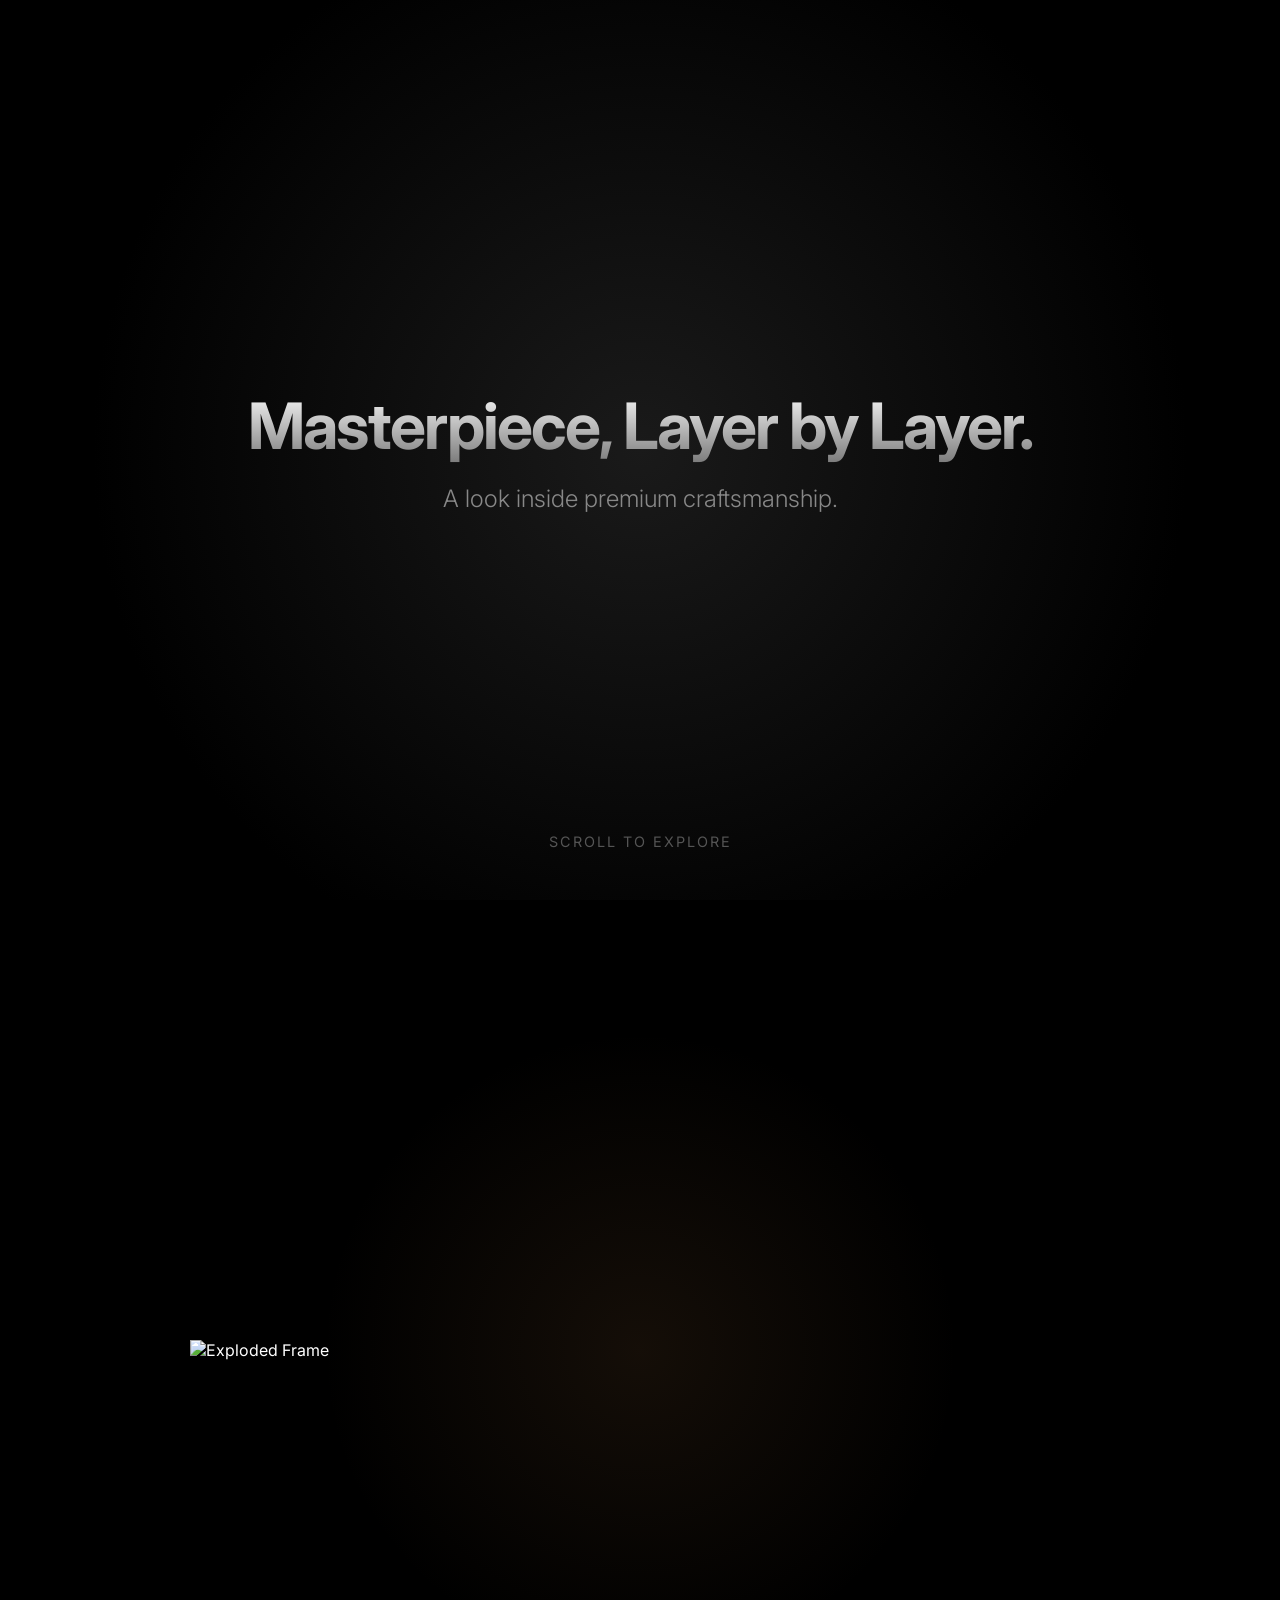
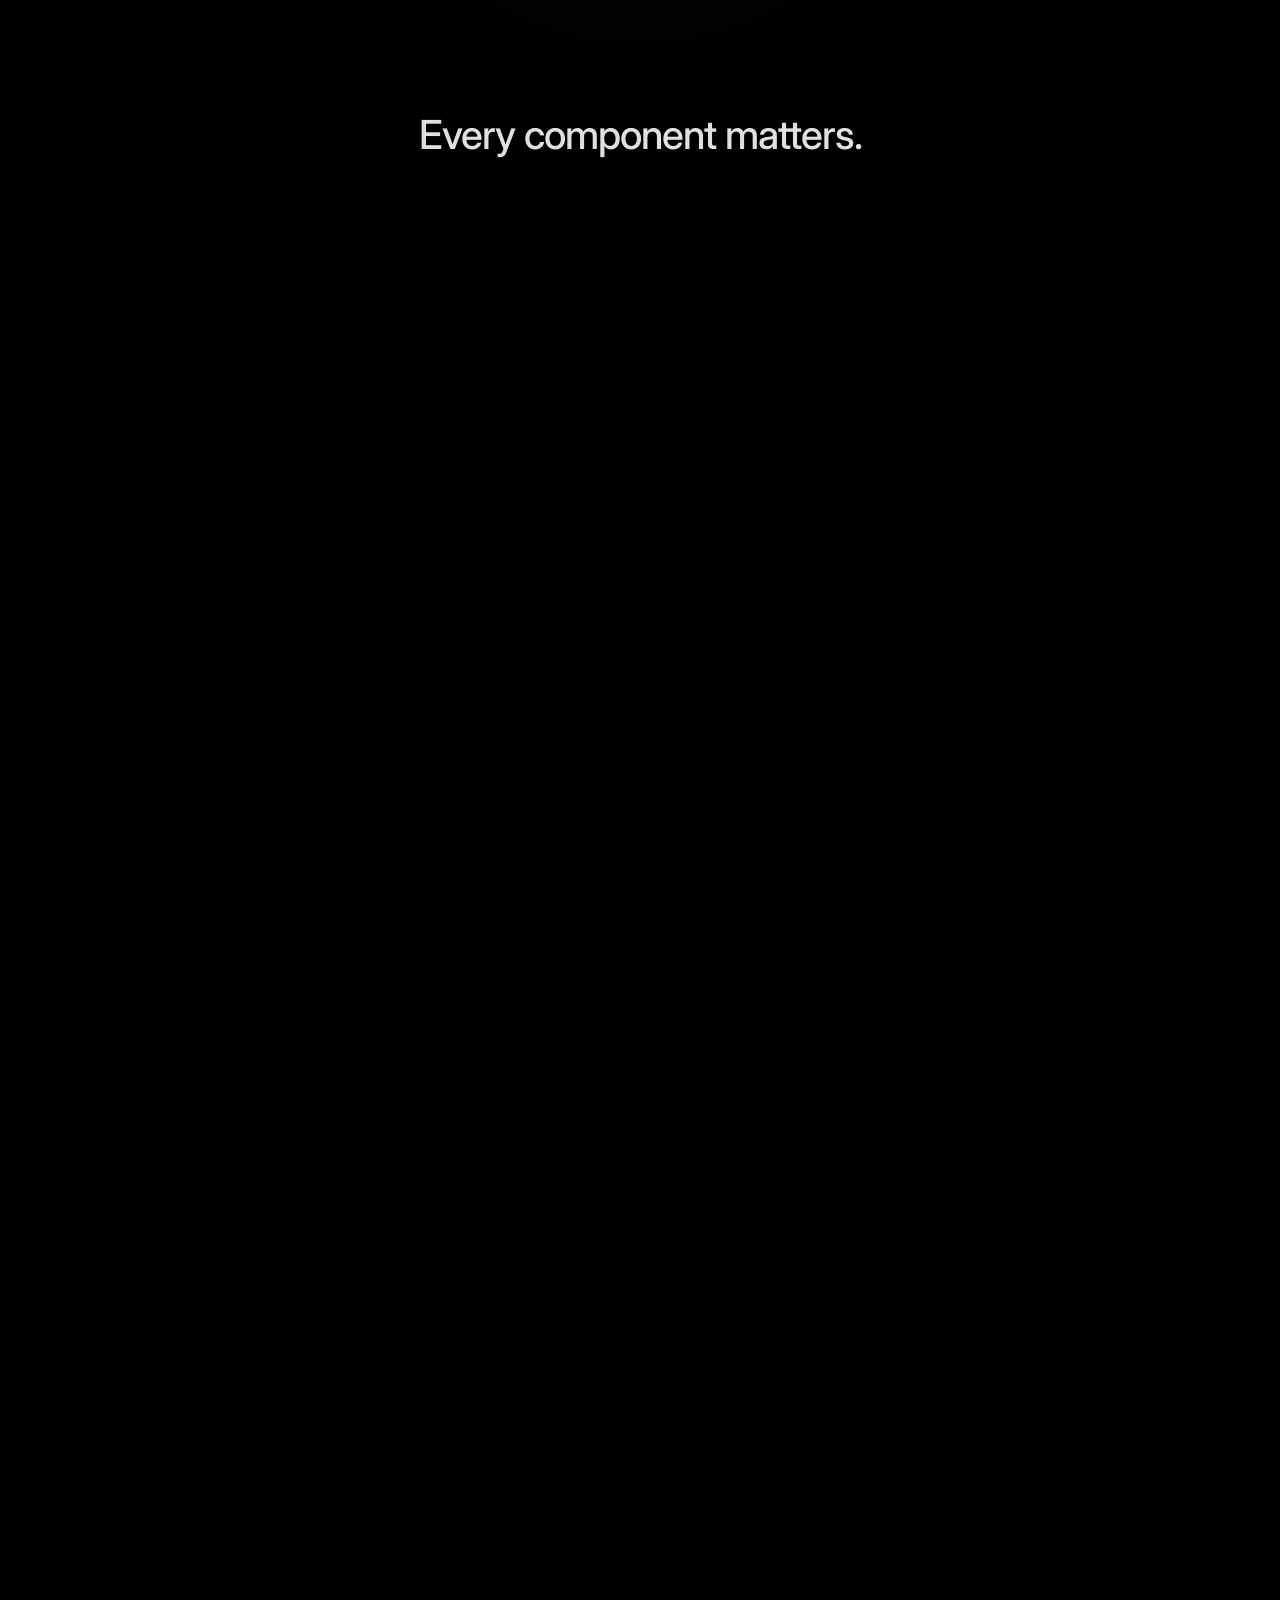
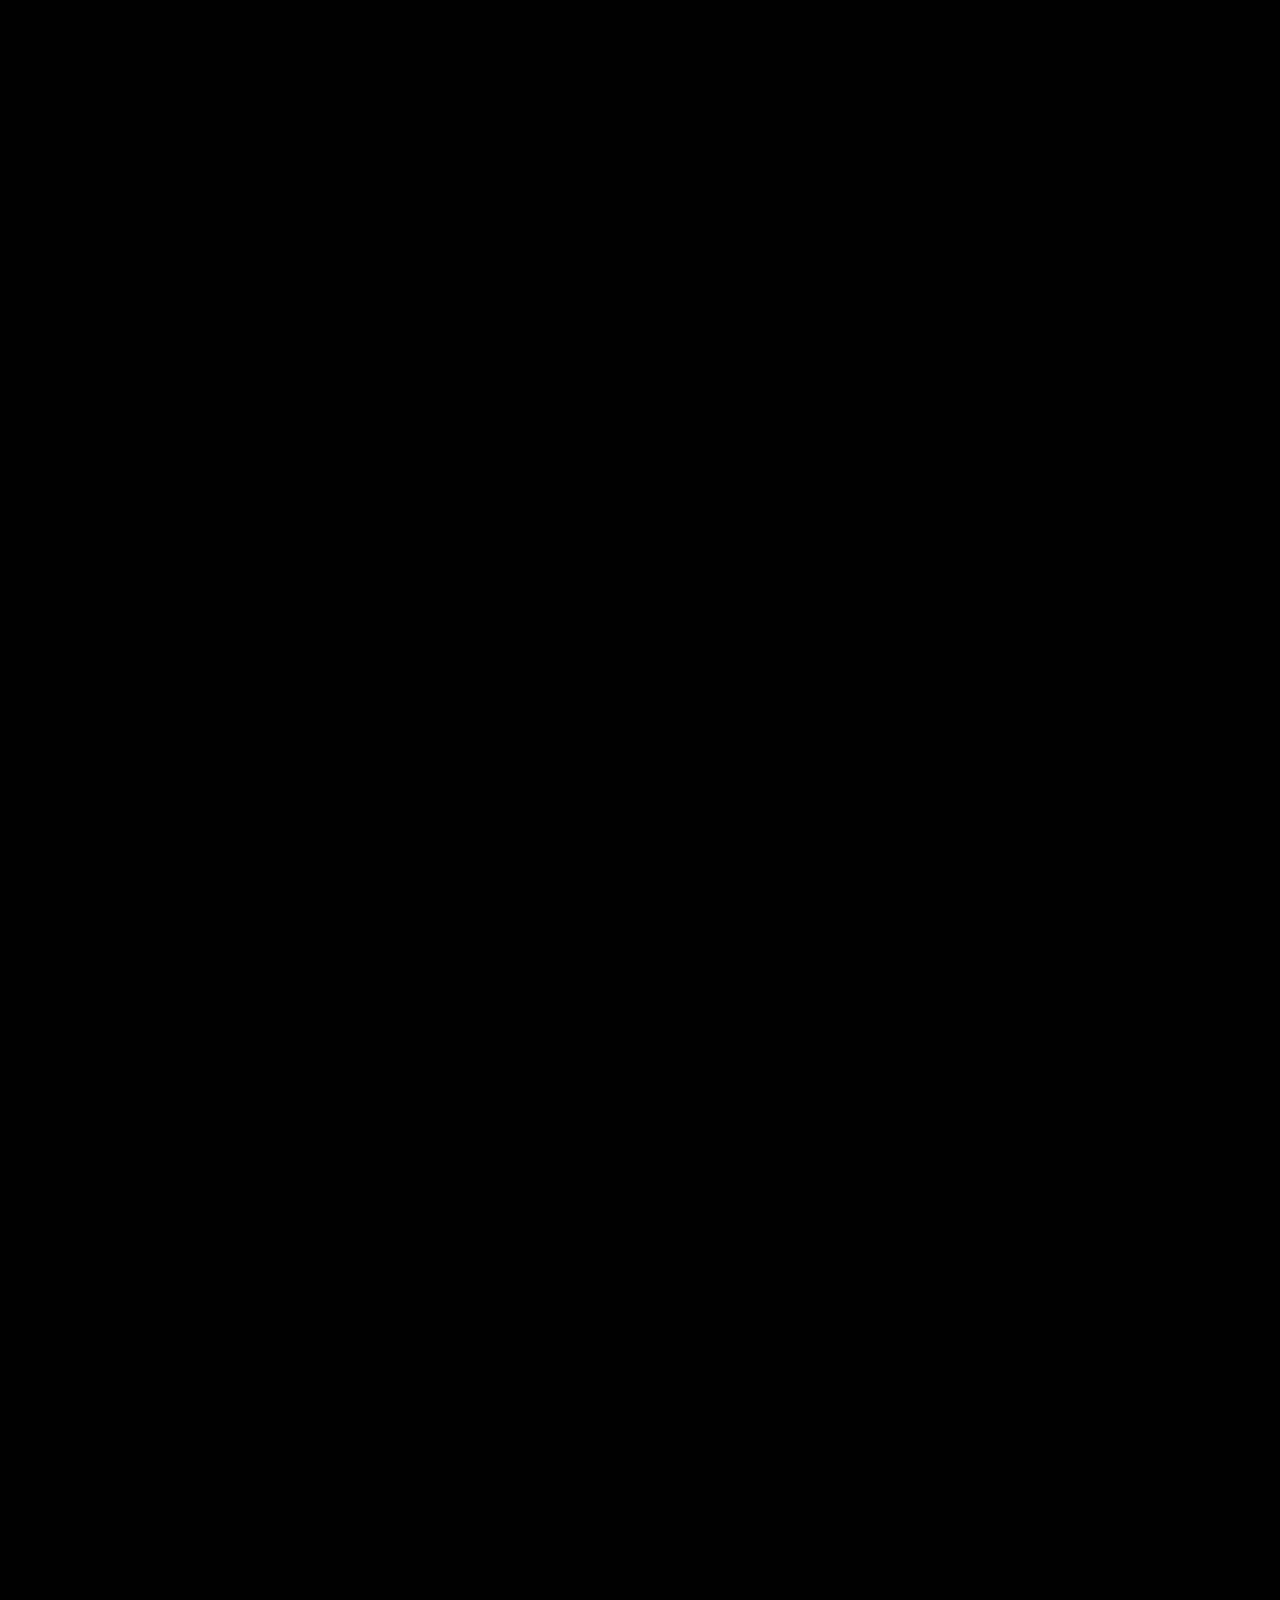
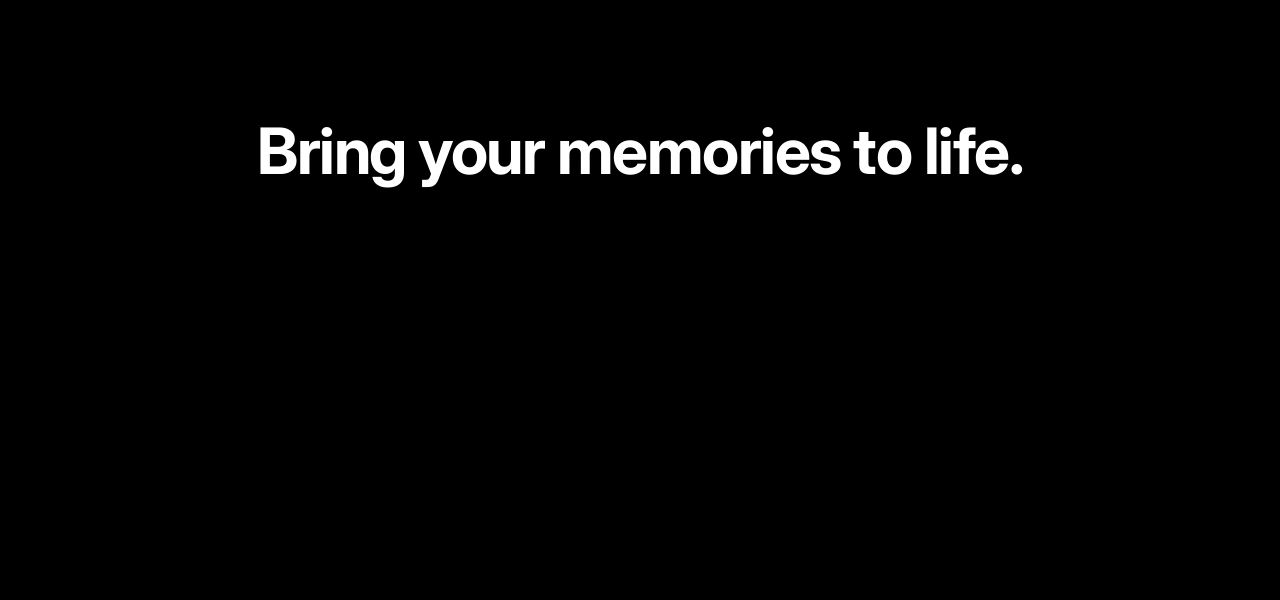
==== index.html @ bfde6bbd "name changed to index.html" ====
<!DOCTYPE html>
<html lang="en">
<head>
    <meta charset="UTF-8">
    <meta name="viewport" content="width=device-width, initial-scale=1.0">
    <title>Premium Frame Experience</title>
    <link href="https://fonts.googleapis.com/css2?family=Inter:wght@300;500;700&display=swap" rel="stylesheet">
    <style>
        /* Global Reset & Premium Aesthetic */
        * {
            box-sizing: border-box;
            margin: 0;
            padding: 0;
        }

        body {
            font-family: 'Inter', sans-serif;
            background-color: #000000;
            color: #ffffff;
            overflow-x: hidden;
            -webkit-font-smoothing: antialiased;
        }

        /* Hero Section */
        .hero {
            height: 100vh;
            display: flex;
            flex-direction: column;
            justify-content: center;
            align-items: center;
            text-align: center;
            background: radial-gradient(circle at center, #1a1a1a 0%, #000000 70%);
        }

        .hero h1 {
            font-size: 5vw;
            font-weight: 700;
            letter-spacing: -2px;
            background: linear-gradient(180deg, #ffffff 0%, #7a7a7a 100%);
            -webkit-background-clip: text;
            -webkit-text-fill-color: transparent;
            margin-bottom: 20px;
        }

        .hero p {
            font-size: 1.5rem;
            font-weight: 300;
            color: #888888;
        }

        .scroll-indicator {
            position: absolute;
            bottom: 50px;
            font-size: 0.9rem;
            color: #555;
            text-transform: uppercase;
            letter-spacing: 2px;
            animation: pulse 2s infinite;
        }

        @keyframes pulse {
            0%, 100% { opacity: 0.5; transform: translateY(0); }
            50% { opacity: 1; transform: translateY(10px); }
        }

        /* Scroll Animation Section */
        .scroll-section {
            height: 400vh; /* Creates the scrolling duration */
            position: relative;
        }

        .sticky-container {
            position: sticky;
            top: 0;
            height: 100vh;
            width: 100vw;
            display: flex;
            justify-content: center;
            align-items: center;
            overflow: hidden;
        }

        /* Ambient Glow Behind Images */
        .ambient-glow {
            position: absolute;
            width: 50vw;
            height: 50vw;
            background: radial-gradient(circle, rgba(139, 94, 52, 0.15) 0%, rgba(0,0,0,0) 70%);
            border-radius: 50%;
            z-index: 0;
            transition: opacity 0.5s ease;
        }

        /* Image Containers */
        .product-image {
            position: absolute;
            width: 100%;
            max-width: 900px;
            height: auto;
            max-height: 85vh;
            object-fit: contain;
            z-index: 2;
            will-change: transform, opacity;
        }

        #exploded-view {
            opacity: 1;
            transform: scale(1);
        }

        #assembled-view {
            opacity: 0;
            transform: scale(1.15);
        }

        /* Typography Overlay */
        .text-overlay {
            position: absolute;
            z-index: 3;
            text-align: center;
            bottom: 10%;
            width: 100%;
        }

        .text-overlay h2 {
            position: absolute;
            width: 100%;
            left: 50%;
            transform: translateX(-50%);
            font-size: 2.5rem;
            font-weight: 500;
            letter-spacing: -1px;
            color: #e0e0e0;
            margin: 0;
            will-change: opacity, transform;
        }

        #text-1 { opacity: 1; }
        #text-2 { opacity: 0; }

        /* Outro Section */
        .outro {
            height: 100vh;
            display: flex;
            justify-content: center;
            align-items: center;
            background-color: #000;
        }

        .outro h2 {
            font-size: 4rem;
            color: #fff;
            font-weight: 700;
            letter-spacing: -1.5px;
        }
    </style>
</head>
<body>

    <!-- Intro -->
    <section class="hero">
        <h1>Masterpiece, Layer by Layer.</h1>
        <p>A look inside premium craftsmanship.</p>
        <div class="scroll-indicator">Scroll to explore</div>
    </section>

    <!-- The 3D Scroll Animation -->
    <section class="scroll-section" id="animation-trigger">
        <div class="sticky-container">
            <div class="ambient-glow"></div>
            
            <!-- Exploded Frame (First Image) -->
            <img src="photoframe.png" alt="Exploded Frame" id="exploded-view" class="product-image">
            
            <!-- Assembled Frame (Second Image) -->
            <img src="photoframe-f.png" alt="Assembled Frame" id="assembled-view" class="product-image">

            <!-- Dynamic Text -->
            <div class="text-overlay">
                <h2 id="text-1">Every component matters.</h2>
                <h2 id="text-2">Flawlessly assembled.</h2>
            </div>
        </div>
    </section>

    <!-- Outro -->
    <section class="outro">
        <h2>Bring your memories to life.</h2>
    </section>

    <script>
        // Use requestAnimationFrame for incredibly smooth, hardware-accelerated rendering
        const scrollSection = document.getElementById('animation-trigger');
        const explodedView = document.getElementById('exploded-view');
        const assembledView = document.getElementById('assembled-view');
        const text1 = document.getElementById('text-1');
        const text2 = document.getElementById('text-2');

        function updateAnimation() {
            // Get the position of the scroll section relative to the viewport
            const rect = scrollSection.getBoundingClientRect();
            
            // Calculate total scrollable distance within the container
            const maxScroll = rect.height - window.innerHeight;
            
            // Calculate how far down the user has scrolled (0.0 to 1.0)
            let progress = 0;
            
            if (rect.top <= 0) {
                progress = Math.abs(rect.top) / maxScroll;
            }
            
            // Clamp progress between 0 and 1 to prevent visual bugs
            progress = Math.max(0, Math.min(1, progress));

            // -- Animation Logic -- //
            
            // Phase 1: 0% to 50% (Exploded view transitions out)
            if (progress <= 0.5) {
                // Normalize progress for this specific phase (0.0 to 1.0)
                let phaseProgress = progress / 0.5; 
                
                // Fade out exploded view
                explodedView.style.opacity = Math.max(0, 1 - (phaseProgress * 1.5));
                explodedView.style.transform = `scale(${1 - (phaseProgress * 0.15)}) translateY(${phaseProgress * 30}px)`;
                
                text1.style.opacity = Math.max(0, 1 - (phaseProgress * 2));
                text1.style.transform = `translateX(-50%) translateY(${phaseProgress * 20}px)`;

                // Ensure assembled view stays hidden
                assembledView.style.opacity = 0;
                text2.style.opacity = 0;
            } 
            // Phase 2: 50% to 100% (Assembled view transitions in)
            else {
                // Normalize progress for this specific phase (0.0 to 1.0)
                let phaseProgress = (progress - 0.5) / 0.5;

                // Ensure exploded view stays hidden
                explodedView.style.opacity = 0;
                text1.style.opacity = 0;

                // Fade in and scale down assembled view for a "snapping into place" 3D effect
                assembledView.style.opacity = phaseProgress;
                assembledView.style.transform = `scale(${1.15 - (phaseProgress * 0.15)}) translateY(${-20 + (phaseProgress * 20)}px)`;

                text2.style.opacity = phaseProgress;
                text2.style.transform = `translateX(-50%) translateY(${10 - (phaseProgress * 10)}px)`;
            }
        }

        // Attach event listener directly to window scrolling
        window.addEventListener('scroll', () => {
            window.requestAnimationFrame(updateAnimation);
        });

        // Run once on load in case the user refreshes halfway down the page
        updateAnimation();
    </script>
</body>
</html>
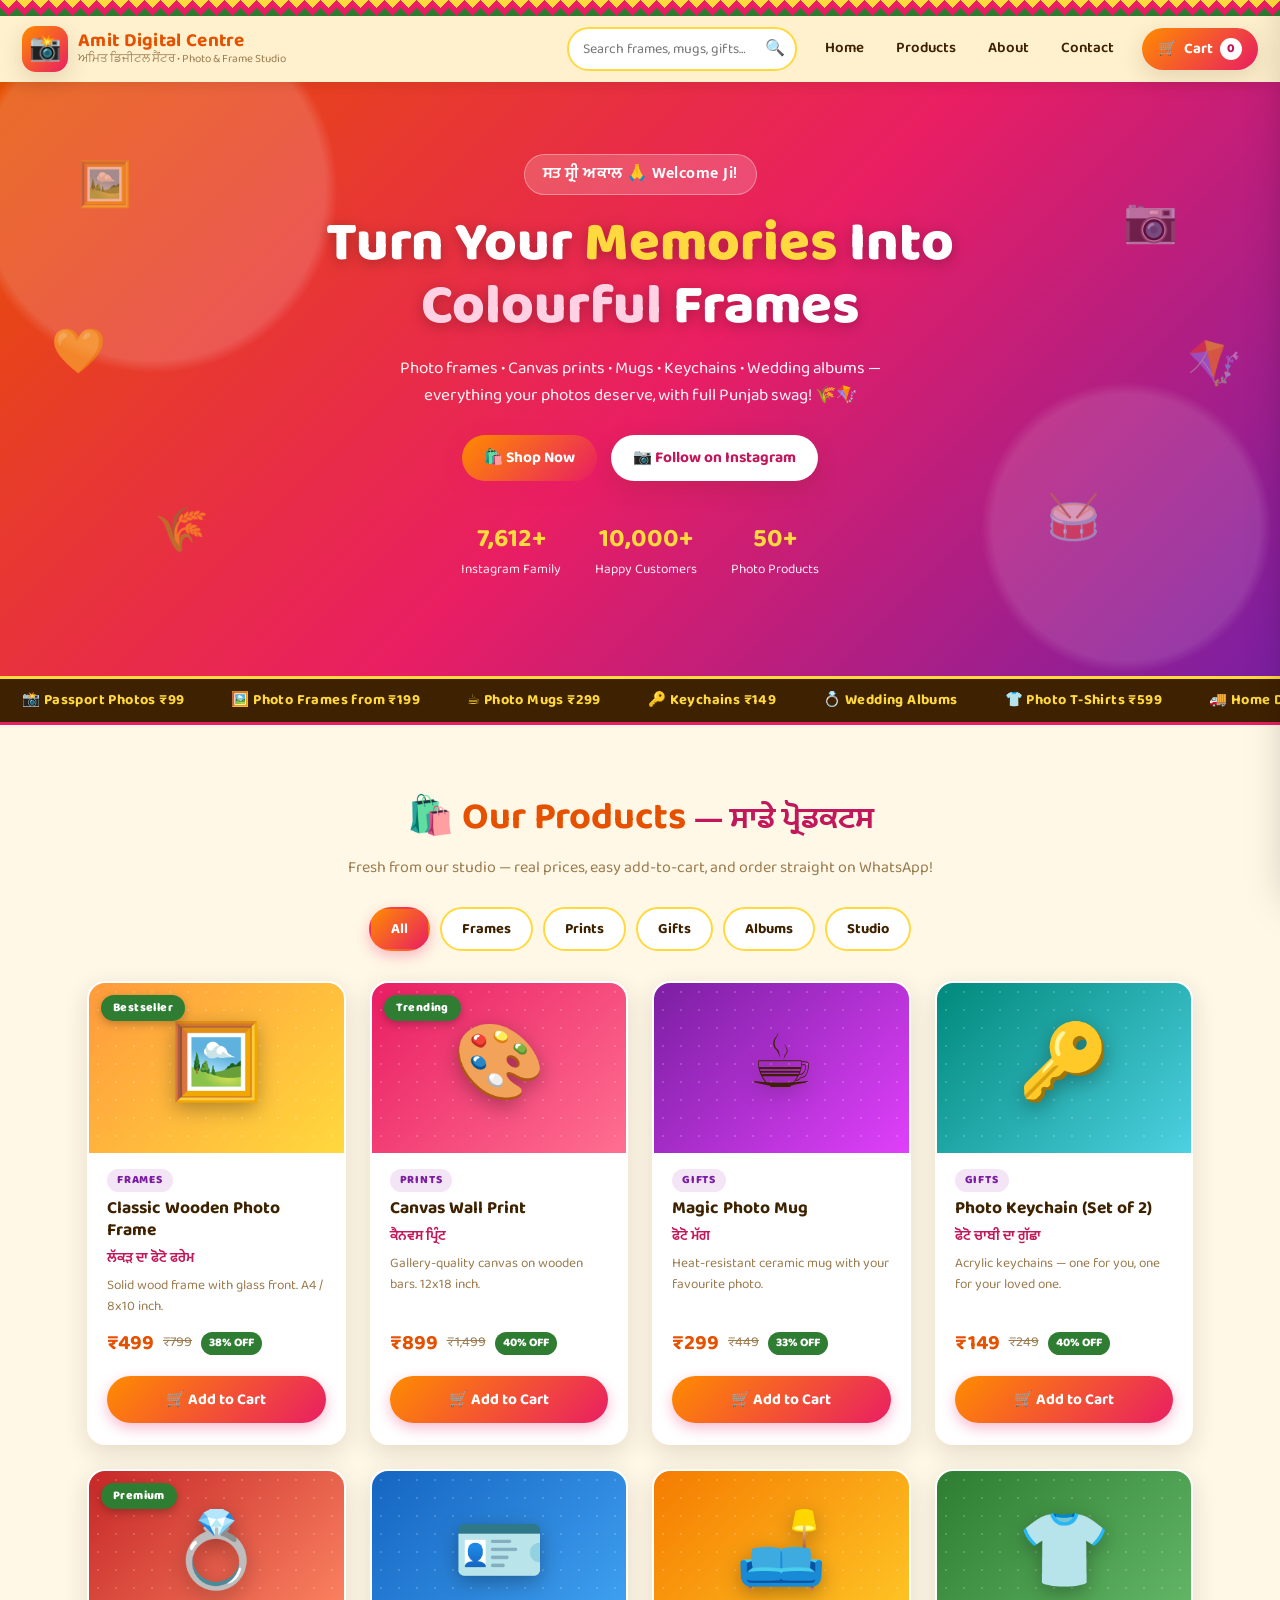
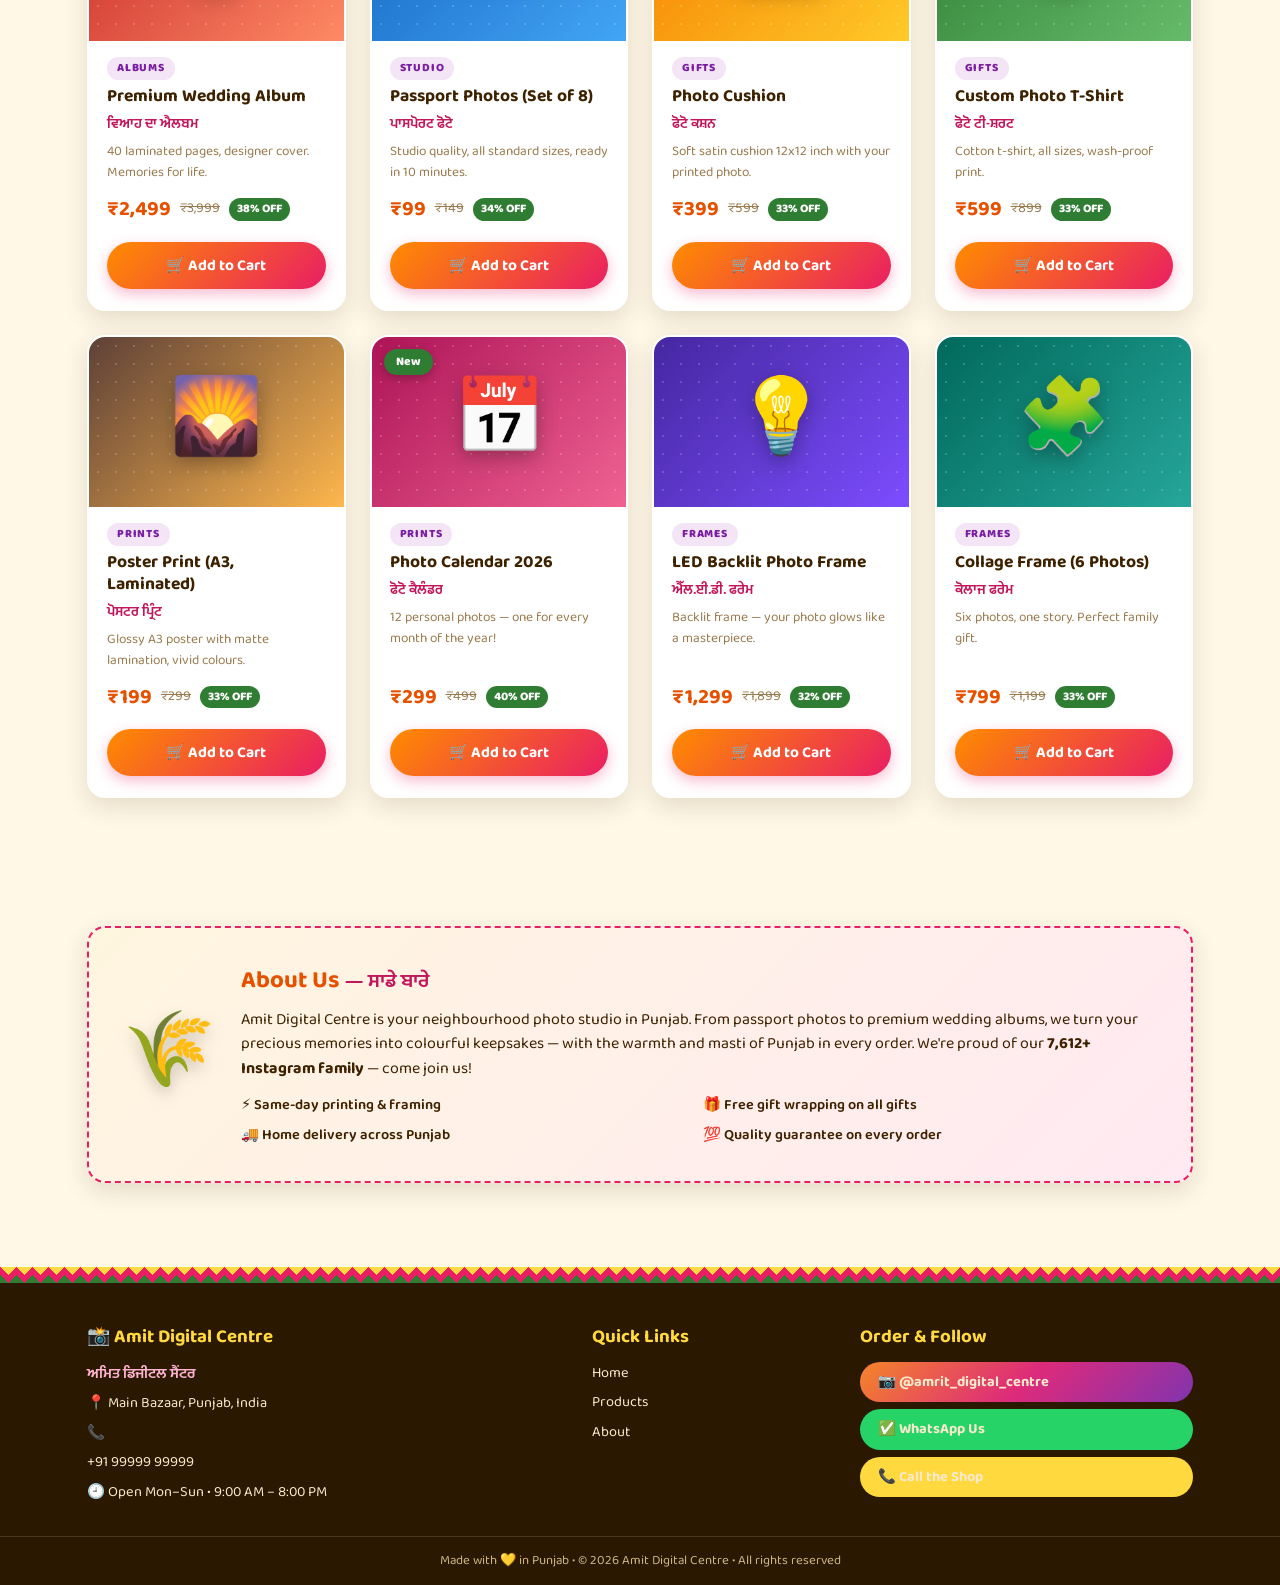
==== commit c553d897: "new files" ====
--- a/index.html
+++ b/index.html
@@ -1,261 +1,168 @@
-<!DOCTYPE html>
-<html lang="en">
-<head>
-    <meta charset="UTF-8">
-    <meta name="viewport" content="width=device-width, initial-scale=1.0">
-    <title>Premium Frame Experience</title>
-    <link href="https://fonts.googleapis.com/css2?family=Inter:wght@300;500;700&display=swap" rel="stylesheet">
-    <style>
-        /* Global Reset & Premium Aesthetic */
-        * {
-            box-sizing: border-box;
-            margin: 0;
-            padding: 0;
-        }
-
-        body {
-            font-family: 'Inter', sans-serif;
-            background-color: #000000;
-            color: #ffffff;
-            overflow-x: hidden;
-            -webkit-font-smoothing: antialiased;
-        }
-
-        /* Hero Section */
-        .hero {
-            height: 100vh;
-            display: flex;
-            flex-direction: column;
-            justify-content: center;
-            align-items: center;
-            text-align: center;
-            background: radial-gradient(circle at center, #1a1a1a 0%, #000000 70%);
-        }
-
-        .hero h1 {
-            font-size: 5vw;
-            font-weight: 700;
-            letter-spacing: -2px;
-            background: linear-gradient(180deg, #ffffff 0%, #7a7a7a 100%);
-            -webkit-background-clip: text;
-            -webkit-text-fill-color: transparent;
-            margin-bottom: 20px;
-        }
-
-        .hero p {
-            font-size: 1.5rem;
-            font-weight: 300;
-            color: #888888;
-        }
-
-        .scroll-indicator {
-            position: absolute;
-            bottom: 50px;
-            font-size: 0.9rem;
-            color: #555;
-            text-transform: uppercase;
-            letter-spacing: 2px;
-            animation: pulse 2s infinite;
-        }
-
-        @keyframes pulse {
-            0%, 100% { opacity: 0.5; transform: translateY(0); }
-            50% { opacity: 1; transform: translateY(10px); }
-        }
-
-        /* Scroll Animation Section */
-        .scroll-section {
-            height: 400vh; /* Creates the scrolling duration */
-            position: relative;
-        }
-
-        .sticky-container {
-            position: sticky;
-            top: 0;
-            height: 100vh;
-            width: 100vw;
-            display: flex;
-            justify-content: center;
-            align-items: center;
-            overflow: hidden;
-        }
-
-        /* Ambient Glow Behind Images */
-        .ambient-glow {
-            position: absolute;
-            width: 50vw;
-            height: 50vw;
-            background: radial-gradient(circle, rgba(139, 94, 52, 0.15) 0%, rgba(0,0,0,0) 70%);
-            border-radius: 50%;
-            z-index: 0;
-            transition: opacity 0.5s ease;
-        }
-
-        /* Image Containers */
-        .product-image {
-            position: absolute;
-            width: 100%;
-            max-width: 900px;
-            height: auto;
-            max-height: 85vh;
-            object-fit: contain;
-            z-index: 2;
-            will-change: transform, opacity;
-        }
-
-        #exploded-view {
-            opacity: 1;
-            transform: scale(1);
-        }
-
-        #assembled-view {
-            opacity: 0;
-            transform: scale(1.15);
-        }
-
-        /* Typography Overlay */
-        .text-overlay {
-            position: absolute;
-            z-index: 3;
-            text-align: center;
-            bottom: 10%;
-            width: 100%;
-        }
-
-        .text-overlay h2 {
-            position: absolute;
-            width: 100%;
-            left: 50%;
-            transform: translateX(-50%);
-            font-size: 2.5rem;
-            font-weight: 500;
-            letter-spacing: -1px;
-            color: #e0e0e0;
-            margin: 0;
-            will-change: opacity, transform;
-        }
-
-        #text-1 { opacity: 1; }
-        #text-2 { opacity: 0; }
-
-        /* Outro Section */
-        .outro {
-            height: 100vh;
-            display: flex;
-            justify-content: center;
-            align-items: center;
-            background-color: #000;
-        }
-
-        .outro h2 {
-            font-size: 4rem;
-            color: #fff;
-            font-weight: 700;
-            letter-spacing: -1.5px;
-        }
-    </style>
-</head>
-<body>
-
-    <!-- Intro -->
-    <section class="hero">
-        <h1>Masterpiece, Layer by Layer.</h1>
-        <p>A look inside premium craftsmanship.</p>
-        <div class="scroll-indicator">Scroll to explore</div>
-    </section>
-
-    <!-- The 3D Scroll Animation -->
-    <section class="scroll-section" id="animation-trigger">
-        <div class="sticky-container">
-            <div class="ambient-glow"></div>
-            
-            <!-- Exploded Frame (First Image) -->
-            <img src="photoframe.png" alt="Exploded Frame" id="exploded-view" class="product-image">
-            
-            <!-- Assembled Frame (Second Image) -->
-            <img src="photoframe-f.png" alt="Assembled Frame" id="assembled-view" class="product-image">
-
-            <!-- Dynamic Text -->
-            <div class="text-overlay">
-                <h2 id="text-1">Every component matters.</h2>
-                <h2 id="text-2">Flawlessly assembled.</h2>
-            </div>
-        </div>
-    </section>
-
-    <!-- Outro -->
-    <section class="outro">
-        <h2>Bring your memories to life.</h2>
-    </section>
-
-    <script>
-        // Use requestAnimationFrame for incredibly smooth, hardware-accelerated rendering
-        const scrollSection = document.getElementById('animation-trigger');
-        const explodedView = document.getElementById('exploded-view');
-        const assembledView = document.getElementById('assembled-view');
-        const text1 = document.getElementById('text-1');
-        const text2 = document.getElementById('text-2');
-
-        function updateAnimation() {
-            // Get the position of the scroll section relative to the viewport
-            const rect = scrollSection.getBoundingClientRect();
-            
-            // Calculate total scrollable distance within the container
-            const maxScroll = rect.height - window.innerHeight;
-            
-            // Calculate how far down the user has scrolled (0.0 to 1.0)
-            let progress = 0;
-            
-            if (rect.top <= 0) {
-                progress = Math.abs(rect.top) / maxScroll;
-            }
-            
-            // Clamp progress between 0 and 1 to prevent visual bugs
-            progress = Math.max(0, Math.min(1, progress));
-
-            // -- Animation Logic -- //
-            
-            // Phase 1: 0% to 50% (Exploded view transitions out)
-            if (progress <= 0.5) {
-                // Normalize progress for this specific phase (0.0 to 1.0)
-                let phaseProgress = progress / 0.5; 
-                
-                // Fade out exploded view
-                explodedView.style.opacity = Math.max(0, 1 - (phaseProgress * 1.5));
-                explodedView.style.transform = `scale(${1 - (phaseProgress * 0.15)}) translateY(${phaseProgress * 30}px)`;
-                
-                text1.style.opacity = Math.max(0, 1 - (phaseProgress * 2));
-                text1.style.transform = `translateX(-50%) translateY(${phaseProgress * 20}px)`;
-
-                // Ensure assembled view stays hidden
-                assembledView.style.opacity = 0;
-                text2.style.opacity = 0;
-            } 
-            // Phase 2: 50% to 100% (Assembled view transitions in)
-            else {
-                // Normalize progress for this specific phase (0.0 to 1.0)
-                let phaseProgress = (progress - 0.5) / 0.5;
-
-                // Ensure exploded view stays hidden
-                explodedView.style.opacity = 0;
-                text1.style.opacity = 0;
-
-                // Fade in and scale down assembled view for a "snapping into place" 3D effect
-                assembledView.style.opacity = phaseProgress;
-                assembledView.style.transform = `scale(${1.15 - (phaseProgress * 0.15)}) translateY(${-20 + (phaseProgress * 20)}px)`;
-
-                text2.style.opacity = phaseProgress;
-                text2.style.transform = `translateX(-50%) translateY(${10 - (phaseProgress * 10)}px)`;
-            }
-        }
-
-        // Attach event listener directly to window scrolling
-        window.addEventListener('scroll', () => {
-            window.requestAnimationFrame(updateAnimation);
-        });
-
-        // Run once on load in case the user refreshes halfway down the page
-        updateAnimation();
-    </script>
-</body>
-</html>+<!DOCTYPE html>
+<html lang="en">
+<head>
+<meta charset="UTF-8"/>
+<meta name="viewport" content="width=device-width, initial-scale=1.0"/>
+<title>Amit Digital Centre — Photo &amp; Frame Shop | ਅਮਿਤ ਡਿਜੀਟਲ ਸੈਂਟਰ</title>
+<meta name="description" content="Amit Digital Centre — photo frames, canvas prints, mugs, keychains, wedding albums &amp; studio services. Add to cart &amp; order on WhatsApp!"/>
+<link rel="icon" href="data:image/svg+xml,<svg xmlns='http://www.w3.org/2000/svg' viewBox='0 0 100 100'><text y='.9em' font-size='90'>📸</text></svg>"/>
+<link rel="preconnect" href="https://fonts.googleapis.com"/>
+<link rel="preconnect" href="https://fonts.gstatic.com" crossorigin/>
+<link href="https://fonts.googleapis.com/css2?family=Baloo+2:wght@500;600;700;800&family=Mukta+Mahee:wght@500;700&display=swap" rel="stylesheet"/>
+<link rel="stylesheet" href="css/style.css"/>
+</head>
+<body>
+
+<div class="phulkari-strip" aria-hidden="true"></div>
+
+<header class="navbar" id="navbar">
+  <a class="brand" href="#home">
+    <span class="brand-logo" aria-hidden="true">📸</span>
+    <span class="brand-text">
+      <strong>Amit Digital Centre</strong>
+      <small>ਅਮਿਤ ਡਿਜੀਟਲ ਸੈਂਟਰ • Photo &amp; Frame Studio</small>
+    </span>
+  </a>
+
+  <div class="search-wrap">
+    <input id="searchInput" type="search" placeholder="Search frames, mugs, gifts…" aria-label="Search products"/>
+    <span aria-hidden="true">🔍</span>
+  </div>
+
+  <nav class="nav-links" id="navLinks">
+    <a href="#home">Home</a>
+    <a href="#products">Products</a>
+    <a href="#about">About</a>
+    <a href="#contact">Contact</a>
+  </nav>
+
+  <button id="cartBtn" class="cart-btn" aria-label="Open cart">🛒 <span class="cart-btn-label">Cart</span> <span id="cartCount" class="cart-count">0</span></button>
+  <button id="menuBtn" class="menu-btn" aria-label="Toggle menu">☰</button>
+</header>
+
+<main>
+  <!-- ============ HERO ============ -->
+  <section class="hero" id="home">
+    <div class="hero-inner">
+      <p class="hero-hello">ਸਤ ਸ੍ਰੀ ਅਕਾਲ 🙏 Welcome Ji!</p>
+      <h1>Turn Your <span class="hl-yellow">Memories</span> Into <span class="hl-pink">Colourful</span> Frames</h1>
+      <p class="hero-sub">Photo frames • Canvas prints • Mugs • Keychains • Wedding albums — everything your photos deserve, with full Punjab swag! 🌾🪁</p>
+      <div class="hero-cta">
+        <a href="#products" class="btn btn-primary">🛍️ Shop Now</a>
+        <a id="instaHero" class="btn btn-insta" href="https://www.instagram.com/amrit_digital_centre" target="_blank" rel="noopener">📷 Follow on Instagram</a>
+      </div>
+      <div class="hero-stats">
+        <div><strong>7,612+</strong><span>Instagram Family</span></div>
+        <div><strong>10,000+</strong><span>Happy Customers</span></div>
+        <div><strong>50+</strong><span>Photo Products</span></div>
+      </div>
+    </div>
+    <div class="hero-deco" aria-hidden="true">
+      <span class="float f1">🖼️</span>
+      <span class="float f2">🌾</span>
+      <span class="float f3">📷</span>
+      <span class="float f4">🥁</span>
+      <span class="float f5">💛</span>
+      <span class="float f6">🪁</span>
+    </div>
+  </section>
+
+  <!-- ============ TICKER ============ -->
+  <div class="ticker" aria-hidden="true">
+    <div class="ticker-track">
+      <span>📸 Passport Photos ₹99</span>
+      <span>🖼️ Photo Frames from ₹199</span>
+      <span>☕ Photo Mugs ₹299</span>
+      <span>🔑 Keychains ₹149</span>
+      <span>💍 Wedding Albums</span>
+      <span>👕 Photo T-Shirts ₹599</span>
+      <span>🚚 Home Delivery across Punjab</span>
+      <span>📸 Passport Photos ₹99</span>
+      <span>🖼️ Photo Frames from ₹199</span>
+      <span>☕ Photo Mugs ₹299</span>
+      <span>🔑 Keychains ₹149</span>
+      <span>💍 Wedding Albums</span>
+      <span>👕 Photo T-Shirts ₹599</span>
+      <span>🚚 Home Delivery across Punjab</span>
+    </div>
+  </div>
+  <!-- ============ PRODUCTS ============ -->
+  <section class="section" id="products">
+    <h2 class="section-title">🛍️ Our Products <span class="pa">— ਸਾਡੇ ਪ੍ਰੋਡਕਟਸ</span></h2>
+    <p class="section-sub">Fresh from our studio — real prices, easy add-to-cart, and order straight on WhatsApp!</p>
+    <div class="filters" id="filters" aria-label="Product categories"></div>
+    <div class="grid" id="productGrid"></div>
+    <p id="emptyMsg" class="empty-msg" hidden>😕 No products found — try another search, ji!</p>
+  </section>
+
+  <!-- ============ ABOUT ============ -->
+  <section class="section" id="about">
+    <div class="about-card">
+      <div class="about-emoji" aria-hidden="true">🌾</div>
+      <div class="about-body">
+        <h2>About Us <span class="pa">— ਸਾਡੇ ਬਾਰੇ</span></h2>
+        <p>Amit Digital Centre is your neighbourhood photo studio in Punjab. From passport photos to premium wedding albums, we turn your precious memories into colourful keepsakes — with the warmth and masti of Punjab in every order. We're proud of our <strong>7,612+ Instagram family</strong> — come join us!</p>
+        <ul class="about-points">
+          <li>⚡ Same-day printing &amp; framing</li>
+          <li>🎁 Free gift wrapping on all gifts</li>
+          <li>🚚 Home delivery across Punjab</li>
+          <li>💯 Quality guarantee on every order</li>
+        </ul>
+      </div>
+    </div>
+  </section>
+</main>
+
+<!-- ============ FOOTER ============ -->
+<footer class="footer" id="contact">
+  <div class="phulkari-strip" aria-hidden="true"></div>
+  <div class="footer-inner">
+    <div class="footer-col">
+      <h3>📸 Amit Digital Centre</h3>
+      <p class="pa footer-pa">ਅਮਿਤ ਡਿਜੀਟਲ ਸੈਂਟਰ</p>
+      <p>📍 <span id="shopAddress">Main Bazaar, Punjab, India</span></p>
+      <p>📞 <a id="shopPhone" href="tel:+919999999999">+91 99999 99999</a></p>
+      <p>🕘 Open Mon–Sun • 9:00 AM – 8:00 PM</p>
+    </div>
+    <div class="footer-col">
+      <h3>Quick Links</h3>
+      <a href="#home">Home</a>
+      <a href="#products">Products</a>
+      <a href="#about">About</a>
+    </div>
+    <div class="footer-col">
+      <h3>Order &amp; Follow</h3>
+      <a id="instaFooter" class="pill pill-insta" href="https://www.instagram.com/amrit_digital_centre" target="_blank" rel="noopener">📷 @amrit_digital_centre</a>
+      <a id="waFooter" class="pill pill-wa" href="#" target="_blank" rel="noopener">✅ WhatsApp Us</a>
+      <a id="callFooter" class="pill pill-call" href="tel:+919999999999">📞 Call the Shop</a>
+    </div>
+  </div>
+  <p class="footer-copy">Made with 💛 in Punjab • © 2026 Amit Digital Centre • All rights reserved</p>
+</footer>
+
+<!-- ============ CART DRAWER ============ -->
+<div id="overlay" class="overlay" aria-hidden="true"></div>
+<aside id="cartDrawer" class="cart-drawer" aria-label="Shopping cart" aria-hidden="true">
+  <div class="cart-head">
+    <h3>🛒 Your Cart <span class="pa">ਤੁਹਾਡੀ ਟੋਕਰੀ</span></h3>
+    <button id="closeCart" class="close-btn" aria-label="Close cart">✕</button>
+  </div>
+  <div id="cartItems" class="cart-items"></div>
+  <div id="cartEmpty" class="cart-empty">
+    <span aria-hidden="true">🧺</span>
+    <p>Your cart is empty…<br/>Add some colour to it, ji!</p>
+  </div>
+  <div class="cart-foot" id="cartFoot">
+    <div class="cart-total"><span>Total <span class="pa">ਕੁੱਲ</span></span><strong id="cartTotal">₹0</strong></div>
+    <button id="checkoutBtn" class="btn btn-primary btn-block">✅ Order on WhatsApp</button>
+    <button id="clearCartBtn" class="btn btn-ghost btn-block">🗑️ Clear Cart</button>
+  </div>
+</aside>
+
+<div id="toast" class="toast" role="status" aria-live="polite"></div>
+
+<script src="js/products.js"></script>
+<script src="js/script.js"></script>
+
+</body>
+</html>
--- a/css/style.css
+++ b/css/style.css
@@ -0,0 +1,346 @@
+/* ============================================================
+   AMIT DIGITAL CENTRE — colourful Punjab / Phulkari theme
+   ============================================================ */
+:root{
+  --saffron:#FF8C00;
+  --saffron-dark:#E65100;
+  --mustard:#FFD93D;
+  --pink:#E91E63;
+  --pink-dark:#C2185B;
+  --purple:#7B1FA2;
+  --green:#2E7D32;
+  --green-light:#66BB6A;
+  --cream:#FFF8E7;
+  --cream-2:#FFF1CE;
+  --ink:#3E2200;
+  --muted:#9A7B4F;
+  --white:#ffffff;
+  --shadow:0 8px 24px rgba(62,34,0,.14);
+  --radius:18px;
+}
+
+*{margin:0;padding:0;box-sizing:border-box}
+html{scroll-behavior:smooth}
+body{
+  font-family:"Baloo 2","Segoe UI",system-ui,sans-serif;
+  background:var(--cream);
+  color:var(--ink);
+  line-height:1.55;
+  overflow-x:hidden;
+}
+a{color:inherit;text-decoration:none}
+button{font-family:inherit;cursor:pointer;border:none;background:none}
+
+.pa{font-family:"Mukta Mahee","Baloo 2",sans-serif;color:var(--pink-dark);font-size:.85em;font-weight:700}
+
+/* ---------- phulkari diamond strip ---------- */
+.phulkari-strip{
+  height:16px;
+  background-color:var(--pink);
+  background-image:
+    linear-gradient(135deg,var(--mustard) 25%,transparent 25%),
+    linear-gradient(225deg,var(--mustard) 25%,transparent 25%),
+    linear-gradient(45deg,var(--green) 25%,transparent 25%),
+    linear-gradient(315deg,var(--green) 25%,transparent 25%);
+  background-position:8px 0,8px 0,0 0,0 0;
+  background-size:16px 16px;
+  background-repeat:repeat-x;
+}
+/* ---------- navbar ---------- */
+.navbar{
+  position:sticky;top:0;z-index:50;
+  display:flex;align-items:center;gap:14px;
+  padding:10px 22px;
+  background:var(--cream-2);
+  box-shadow:0 2px 12px rgba(62,34,0,.12);
+  flex-wrap:wrap;
+}
+.brand{display:flex;align-items:center;gap:10px;margin-right:auto}
+.brand-logo{
+  font-size:26px;display:grid;place-items:center;
+  width:46px;height:46px;border-radius:14px;
+  background:linear-gradient(135deg,var(--saffron),var(--pink));
+  box-shadow:var(--shadow);
+}
+.brand-text{display:flex;flex-direction:column;line-height:1.15}
+.brand-text strong{font-size:19px;color:var(--saffron-dark);letter-spacing:.3px}
+.brand-text small{font-size:11.5px;color:var(--muted)}
+
+.search-wrap{position:relative;display:flex;align-items:center}
+.search-wrap input{
+  width:230px;padding:9px 36px 9px 14px;
+  border:2px solid var(--mustard);border-radius:999px;
+  font-family:inherit;font-size:14px;background:var(--white);outline:none;
+  transition:border .2s;
+}
+.search-wrap input:focus{border-color:var(--pink)}
+.search-wrap span{position:absolute;right:12px;pointer-events:none}
+
+.nav-links{display:flex;gap:4px}
+.nav-links a{
+  padding:8px 14px;border-radius:999px;font-weight:600;font-size:15px;
+  transition:background .2s,color .2s;
+}
+.nav-links a:hover{background:var(--mustard);color:var(--ink)}
+
+.cart-btn{
+  display:flex;align-items:center;gap:7px;
+  background:linear-gradient(135deg,var(--saffron),var(--pink));
+  color:#fff;font-weight:700;font-size:15px;
+  padding:9px 16px;border-radius:999px;box-shadow:var(--shadow);
+  transition:transform .15s;
+}
+.cart-btn:hover{transform:translateY(-2px)}
+.cart-count{
+  background:#fff;color:var(--pink-dark);font-size:12.5px;font-weight:800;
+  min-width:22px;height:22px;border-radius:999px;display:grid;place-items:center;padding:0 5px;
+}
+.cart-count.pop{animation:pop .35s}
+@keyframes pop{50%{transform:scale(1.45)}}
+.menu-btn{display:none;font-size:24px;padding:4px 8px}
+
+/* ---------- buttons ---------- */
+.btn{
+  display:inline-flex;align-items:center;justify-content:center;gap:8px;
+  font-weight:700;font-size:15.5px;
+  padding:11px 22px;border-radius:999px;
+  transition:transform .15s,box-shadow .15s;
+}
+.btn:hover{transform:translateY(-2px)}
+.btn-primary{
+  background:linear-gradient(135deg,var(--saffron),var(--pink));
+  color:#fff;box-shadow:0 6px 18px rgba(233,30,99,.35);
+}
+.btn-ghost{background:transparent;color:var(--pink-dark);border:2px solid var(--pink)}
+.btn-block{width:100%}
+/* ---------- hero ---------- */
+.hero{
+  position:relative;
+  padding:72px 22px 96px;
+  color:#fff;
+  background:
+    radial-gradient(circle at 12% 18%, rgba(255,255,255,.16) 0 14%, transparent 15%),
+    radial-gradient(circle at 88% 75%, rgba(255,255,255,.12) 0 11%, transparent 12%),
+    linear-gradient(135deg,var(--saffron-dark) 0%,var(--pink) 52%,var(--purple) 100%);
+  overflow:hidden;
+}
+.hero-inner{max-width:820px;margin:0 auto;text-align:center;position:relative;z-index:2}
+.hero-hello{
+  display:inline-block;background:rgba(255,255,255,.18);
+  padding:7px 18px;border-radius:999px;font-weight:700;letter-spacing:.5px;
+  border:1px solid rgba(255,255,255,.35);margin-bottom:18px;
+  font-family:"Mukta Mahee","Baloo 2",sans-serif;
+}
+.hero h1{font-size:clamp(32px,5.4vw,56px);line-height:1.12;font-weight:800;text-shadow:0 3px 14px rgba(0,0,0,.25)}
+.hl-yellow{color:var(--mustard)}
+.hl-pink{color:#FFD1E3}
+.hero-sub{margin:18px auto 26px;max-width:560px;font-size:17px;opacity:.95}
+.hero-cta{display:flex;gap:14px;justify-content:center;flex-wrap:wrap}
+.btn-insta{background:#fff;color:var(--pink-dark);box-shadow:var(--shadow)}
+.hero-stats{display:flex;gap:34px;justify-content:center;margin-top:38px;flex-wrap:wrap}
+.hero-stats div{display:flex;flex-direction:column}
+.hero-stats strong{font-size:26px;color:var(--mustard)}
+.hero-stats span{font-size:13.5px;opacity:.9}
+
+.hero-deco{position:absolute;inset:0;pointer-events:none}
+.float{position:absolute;font-size:44px;opacity:.5;animation:floaty 6s ease-in-out infinite}
+.f1{top:12%;left:6%}
+.f2{top:70%;left:12%;animation-delay:1s}
+.f3{top:18%;right:8%;animation-delay:.5s}
+.f4{top:68%;right:14%;animation-delay:1.5s}
+.f5{top:40%;left:4%;animation-delay:2s}
+.f6{top:42%;right:3%;animation-delay:2.4s}
+@keyframes floaty{50%{transform:translateY(-16px) rotate(6deg)}}
+
+/* ---------- ticker ---------- */
+.ticker{
+  background:var(--ink);color:var(--mustard);
+  overflow:hidden;white-space:nowrap;
+  border-top:3px solid var(--mustard);border-bottom:3px solid var(--pink);
+}
+.ticker-track{display:inline-block;padding:9px 0;animation:marquee 26s linear infinite}
+.ticker-track span{margin:0 22px;font-weight:700;font-size:14.5px;letter-spacing:.4px}
+@keyframes marquee{to{transform:translateX(-50%)}}
+/* ---------- sections & filters ---------- */
+.section{max-width:1150px;margin:0 auto;padding:64px 22px}
+.section-title{font-size:clamp(26px,3.6vw,38px);text-align:center;color:var(--saffron-dark)}
+.section-sub{text-align:center;color:var(--muted);margin:8px 0 26px;font-size:16px}
+.filters{display:flex;gap:10px;justify-content:center;flex-wrap:wrap;margin-bottom:30px}
+.chip{
+  padding:8px 20px;border-radius:999px;font-weight:700;font-size:14.5px;
+  background:var(--white);color:var(--ink);border:2px solid var(--mustard);
+  transition:all .2s;
+}
+.chip:hover{border-color:var(--pink);color:var(--pink-dark)}
+.chip.active{
+  background:linear-gradient(135deg,var(--saffron),var(--pink));
+  color:#fff;border-color:transparent;box-shadow:0 5px 14px rgba(233,30,99,.3);
+}
+
+/* ---------- product cards ---------- */
+.grid{display:grid;gap:24px;grid-template-columns:repeat(auto-fill,minmax(250px,1fr))}
+.card{
+  position:relative;background:var(--white);border-radius:var(--radius);
+  overflow:hidden;box-shadow:var(--shadow);
+  display:flex;flex-direction:column;
+  transition:transform .2s,box-shadow .2s,border-color .2s;
+  border:2px solid transparent;
+}
+.card:hover{transform:translateY(-6px);border-color:var(--mustard);box-shadow:0 14px 30px rgba(62,34,0,.18)}
+.badge{
+  position:absolute;top:12px;left:12px;z-index:2;
+  background:var(--green);color:#fff;font-size:12px;font-weight:800;
+  padding:4px 12px;border-radius:999px;letter-spacing:.4px;
+  box-shadow:0 3px 10px rgba(0,0,0,.25);
+}
+.card-img{height:170px;display:grid;place-items:center;position:relative}
+.card-img::before{
+  content:"";position:absolute;inset:0;
+  background-image:radial-gradient(rgba(255,255,255,.35) 1.5px,transparent 1.5px);
+  background-size:18px 18px;opacity:.5;
+}
+.card-emoji{font-size:74px;filter:drop-shadow(0 6px 10px rgba(0,0,0,.3));transition:transform .25s}
+.card:hover .card-emoji{transform:scale(1.12) rotate(-5deg)}
+.card-body{padding:16px 18px 20px;display:flex;flex-direction:column;gap:6px;flex:1}
+.card-cat{
+  align-self:flex-start;font-size:11.5px;font-weight:800;letter-spacing:.8px;
+  text-transform:uppercase;color:var(--purple);
+  background:#F3E5F5;padding:3px 10px;border-radius:999px;
+}
+.card-name{font-size:17.5px;line-height:1.25}
+.card-pa{color:var(--pink-dark);font-size:13.5px;font-family:"Mukta Mahee",sans-serif;font-weight:700}
+.card-desc{font-size:13.5px;color:var(--muted);flex:1}
+.card-price{display:flex;align-items:center;gap:9px;margin:4px 0 10px;flex-wrap:wrap}
+.card-price strong{font-size:21px;color:var(--saffron-dark)}
+.card-price s{color:var(--muted);font-size:14px}
+.card-price em{
+  font-style:normal;font-size:12px;font-weight:800;color:#fff;
+  background:var(--green);padding:2px 8px;border-radius:999px;
+}
+.add-btn{
+  width:100%;color:#fff;
+  background:linear-gradient(135deg,var(--saffron),var(--pink));
+  box-shadow:0 5px 14px rgba(233,30,99,.3);
+}
+.add-btn:active{transform:scale(.96)}
+.empty-msg{text-align:center;color:var(--muted);font-size:17px;padding:30px}
+/* ---------- about ---------- */
+.about-card{
+  display:flex;gap:26px;align-items:center;
+  background:linear-gradient(135deg,#FFF6DF,#FFE9F2);
+  border:2px dashed var(--pink);border-radius:var(--radius);
+  padding:34px;box-shadow:var(--shadow);
+}
+.about-emoji{font-size:74px;filter:drop-shadow(0 6px 8px rgba(0,0,0,.2))}
+.about-body h2{color:var(--saffron-dark);margin-bottom:8px}
+.about-body p{margin-bottom:12px}
+.about-points{list-style:none;display:grid;grid-template-columns:1fr 1fr;gap:8px;margin-top:6px}
+.about-points li{font-weight:600;font-size:14.5px}
+
+/* ---------- footer ---------- */
+.footer{background:#2B1800;color:#FFF3D9;margin-top:20px}
+.footer-inner{
+  max-width:1150px;margin:0 auto;padding:40px 22px 26px;
+  display:grid;grid-template-columns:2fr 1fr 1.4fr;gap:30px;
+}
+.footer h3{color:var(--mustard);margin-bottom:10px}
+.footer-col a,.footer-col p{display:block;margin:7px 0;color:#F7E9CC;font-size:14.5px}
+.footer-col a:hover{color:var(--mustard)}
+.footer-pa{color:#FFB3D1 !important;font-size:15px !important}
+.pill{
+  display:inline-block;padding:9px 18px;border-radius:999px;
+  font-weight:700;margin:5px 8px 5px 0;font-size:14.5px;
+}
+.pill-insta{background:linear-gradient(135deg,#F58529,#DD2A7B,#8134AF);color:#fff}
+.pill-wa{background:#25D366;color:#06301a}
+.pill-call{background:var(--mustard);color:var(--ink)}
+.footer-copy{text-align:center;padding:14px;border-top:1px solid rgba(255,255,255,.15);font-size:13px;color:#CBB58A}
+
+/* ---------- cart drawer ---------- */
+.overlay{
+  position:fixed;inset:0;background:rgba(30,10,40,.5);
+  opacity:0;pointer-events:none;transition:opacity .25s;z-index:90;
+}
+.overlay.show{opacity:1;pointer-events:auto}
+.cart-drawer{
+  position:fixed;top:0;right:0;height:100dvh;width:min(400px,100vw);
+  background:var(--cream);z-index:100;
+  display:flex;flex-direction:column;
+  transform:translateX(105%);transition:transform .3s ease;
+  box-shadow:-10px 0 40px rgba(0,0,0,.25);
+}
+.cart-drawer.open{transform:translateX(0)}
+.cart-head{
+  display:flex;justify-content:space-between;align-items:center;
+  padding:16px 20px;background:linear-gradient(135deg,var(--saffron),var(--pink));color:#fff;
+}
+.cart-head h3{font-size:19px}
+.cart-head .pa{color:#FFF0B3}
+.close-btn{font-size:20px;color:#fff;background:rgba(255,255,255,.2);width:34px;height:34px;border-radius:50%}
+.cart-items{flex:1;overflow-y:auto;padding:14px 16px;display:flex;flex-direction:column;gap:12px}
+.cart-item{
+  display:flex;gap:12px;align-items:center;background:var(--white);
+  border-radius:14px;padding:10px 12px;box-shadow:0 3px 10px rgba(62,34,0,.1);
+}
+.ci-thumb{width:54px;height:54px;border-radius:12px;flex-shrink:0;display:grid;place-items:center;font-size:28px}
+.ci-info{flex:1;display:flex;flex-direction:column;gap:2px}
+.ci-info strong{font-size:14px;line-height:1.2}
+.ci-info>span{font-size:12.5px;color:var(--muted)}
+.qty{display:inline-flex;align-items:center;gap:10px;margin-top:5px}
+.qty button{
+  width:26px;height:26px;border-radius:8px;font-weight:800;font-size:15px;
+  background:var(--mustard);color:var(--ink);display:grid;place-items:center;
+}
+.qty button:hover{background:var(--saffron);color:#fff}
+.qty span{font-weight:800;min-width:18px;text-align:center}
+.ci-right{display:flex;flex-direction:column;align-items:flex-end;gap:8px}
+.ci-right strong{font-size:15px;color:var(--saffron-dark)}
+.ci-remove{color:var(--muted);font-size:14px}
+.ci-remove:hover{color:var(--pink)}
+.cart-empty{
+  flex:1;display:none;flex-direction:column;align-items:center;justify-content:center;
+  color:var(--muted);text-align:center;gap:10px;font-size:16px;
+}
+.cart-empty span{font-size:60px}
+.cart-foot{padding:16px 18px 20px;border-top:2px dashed var(--mustard);background:var(--cream-2)}
+.cart-total{display:flex;justify-content:space-between;align-items:center;margin-bottom:14px}
+.cart-total span{font-size:16px;font-weight:700}
+.cart-total strong{font-size:24px;color:var(--saffron-dark)}
+.cart-foot .btn-ghost{margin-top:10px;font-size:14px;padding:9px}
+
+/* ---------- toast ---------- */
+.toast{
+  position:fixed;bottom:26px;left:50%;transform:translate(-50%,80px);
+  background:var(--ink);color:var(--mustard);
+  padding:12px 24px;border-radius:999px;font-weight:700;font-size:15px;
+  box-shadow:0 10px 30px rgba(0,0,0,.3);z-index:120;
+  opacity:0;transition:all .3s;pointer-events:none;
+  border:2px solid var(--mustard);max-width:90vw;text-align:center;
+}
+.toast.show{opacity:1;transform:translate(-50%,0)}
+
+/* ---------- responsive ---------- */
+@media (max-width:920px){
+  .search-wrap{order:3;width:100%}
+  .search-wrap input{width:100%}
+  .footer-inner{grid-template-columns:1fr}
+  .about-card{flex-direction:column;text-align:center}
+  .about-points{grid-template-columns:1fr;text-align:left}
+}
+@media (max-width:680px){
+  .menu-btn{display:block}
+  .nav-links{
+    display:none;order:4;width:100%;flex-direction:column;
+    background:var(--white);border-radius:14px;padding:8px;box-shadow:var(--shadow);
+  }
+  .nav-links.open{display:flex}
+  .hero{padding:56px 16px 80px}
+  .grid{grid-template-columns:repeat(auto-fill,minmax(160px,1fr));gap:14px}
+  .card-img{height:130px}
+  .card-emoji{font-size:56px}
+  .hero-stats{gap:20px}
+}
+
+
+
+
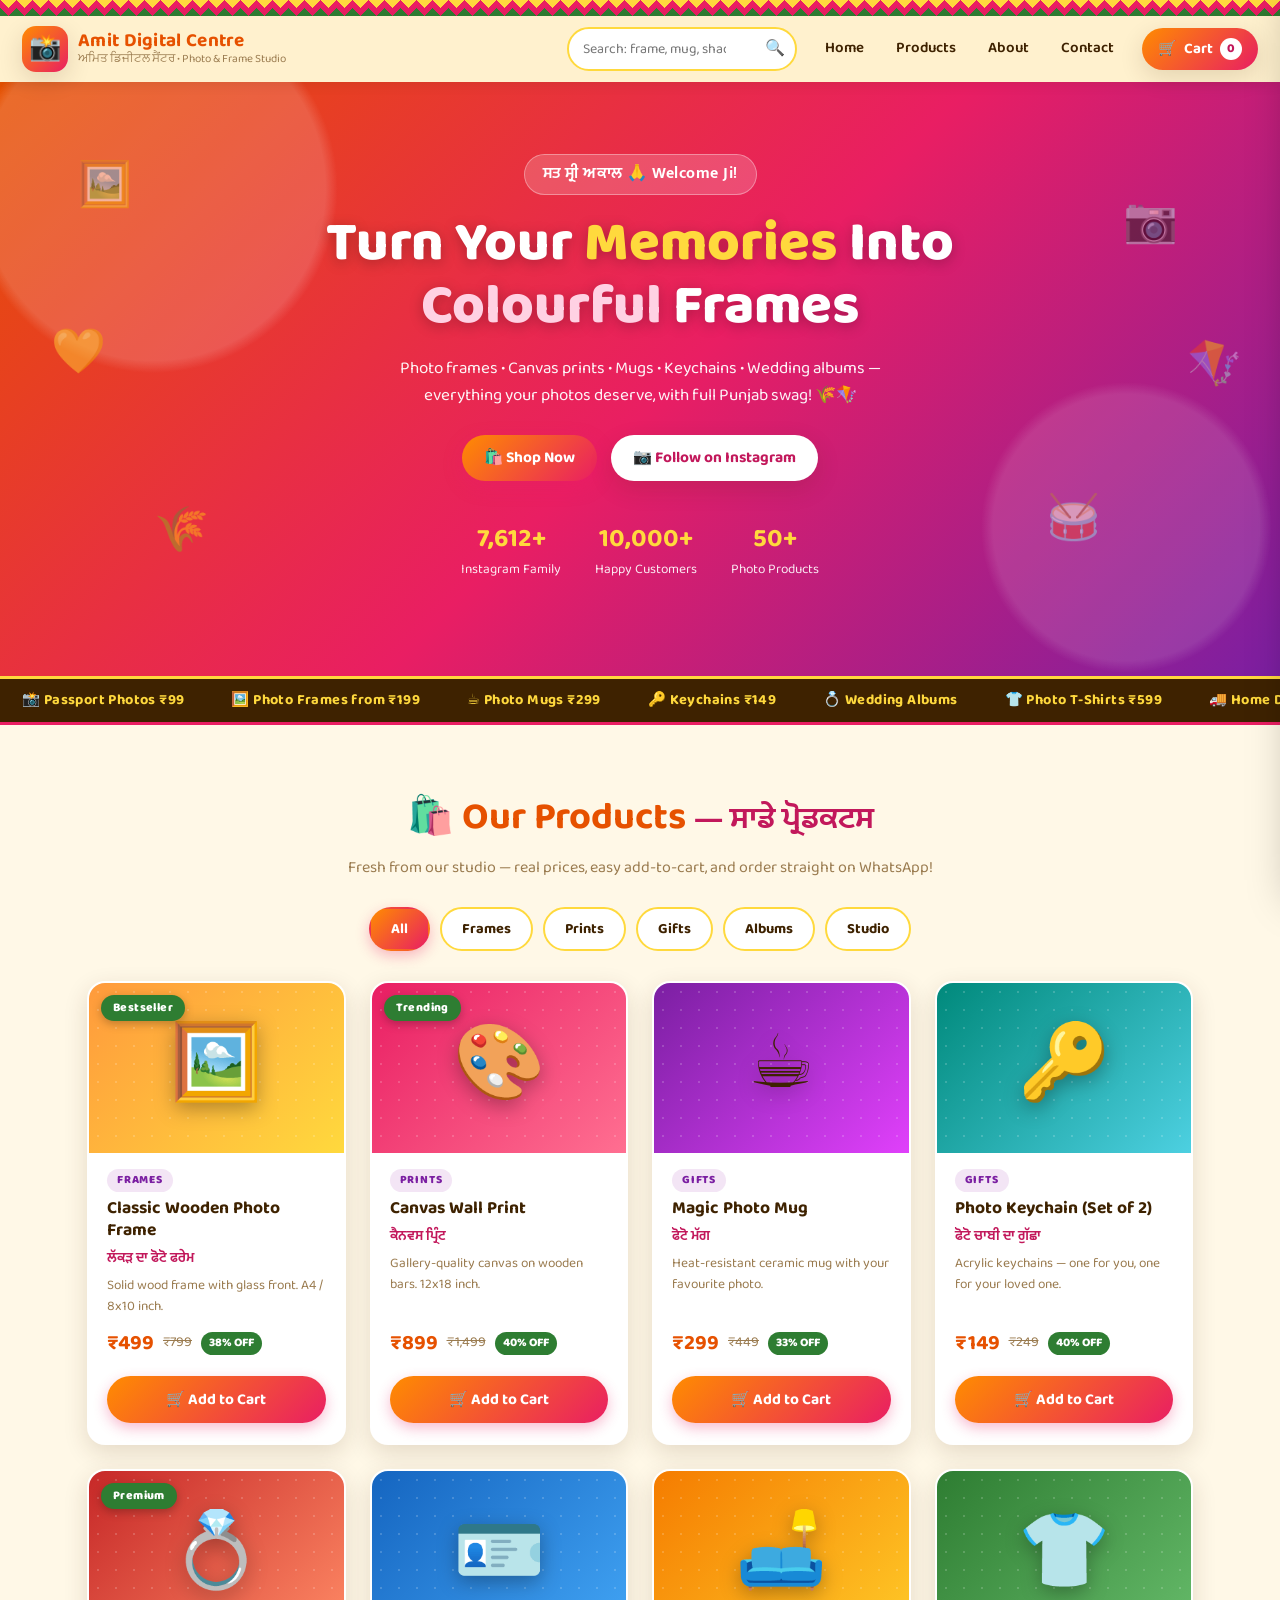
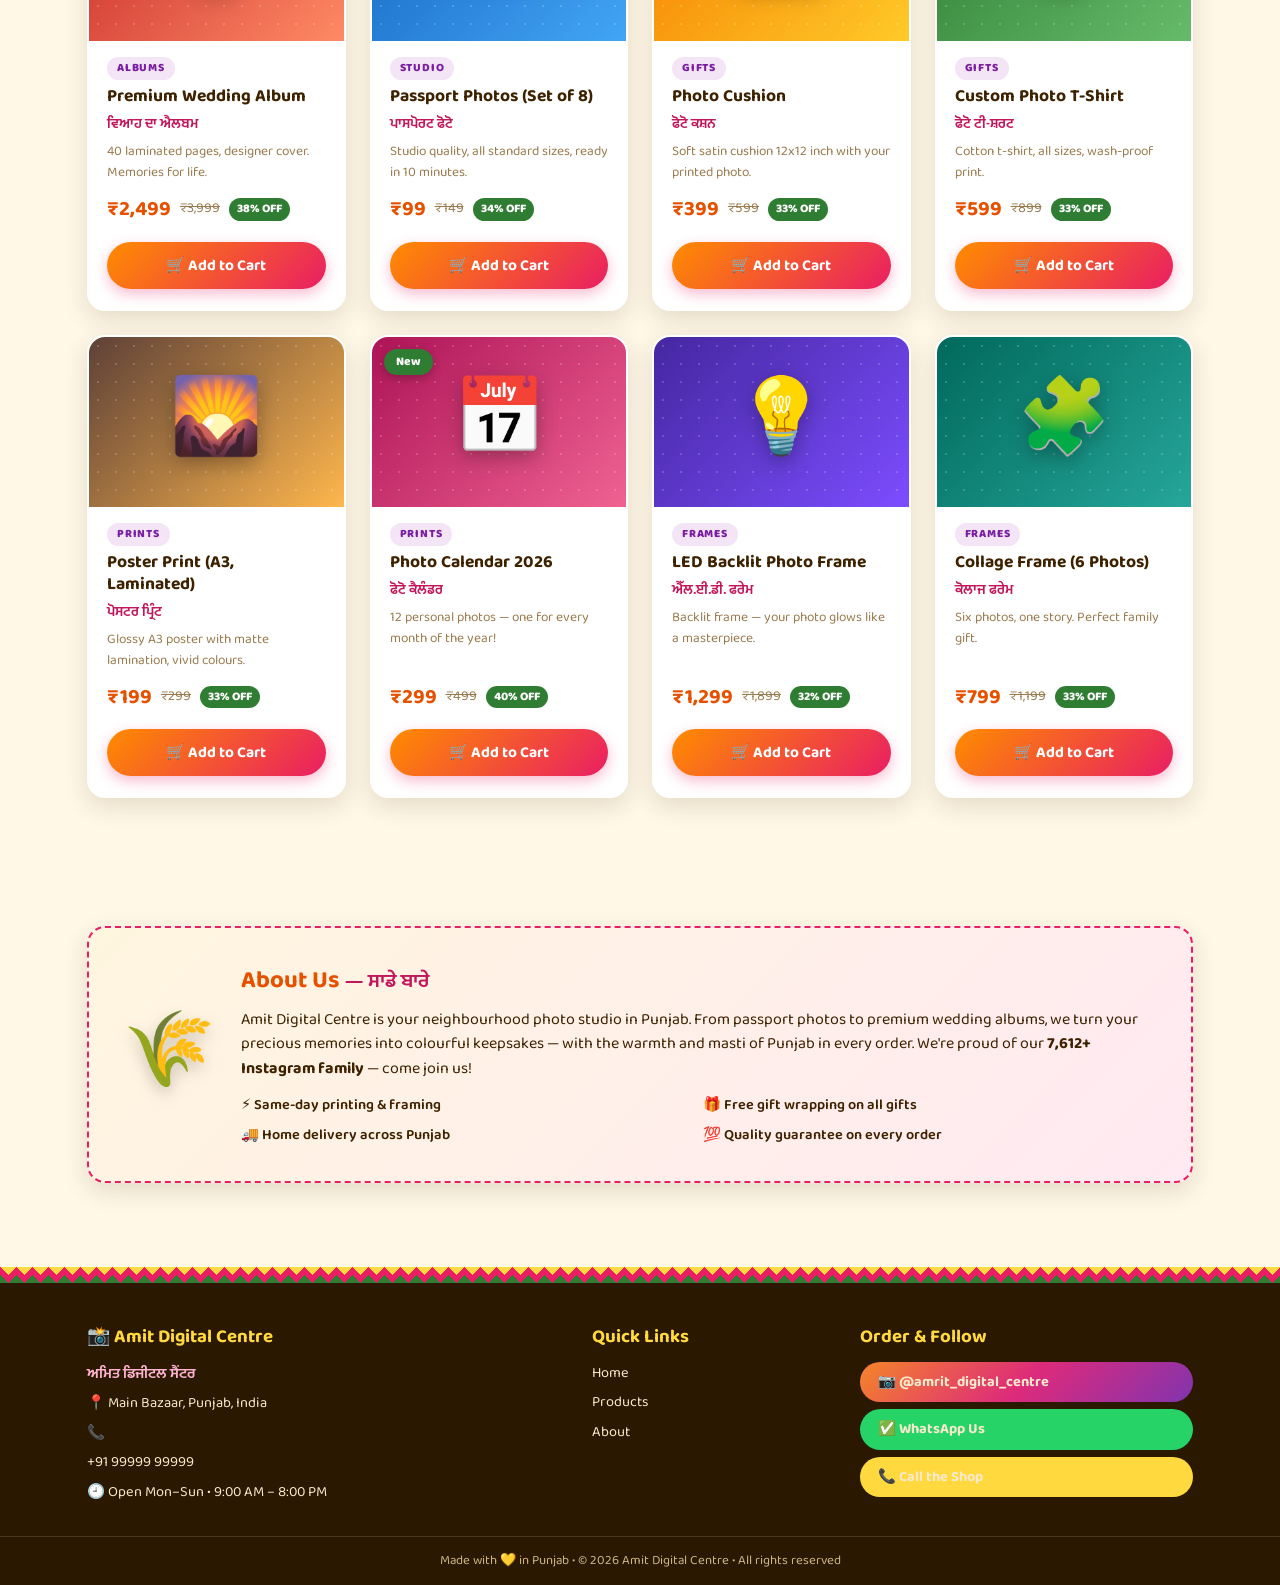
==== commit 7a80342b: "new files" ====
--- a/index.html
+++ b/index.html
@@ -25,8 +25,9 @@
   </a>
 
   <div class="search-wrap">
-    <input id="searchInput" type="search" placeholder="Search frames, mugs, gifts…" aria-label="Search products"/>
+    <input id="searchInput" type="search" placeholder="Search: frame, mug, shadi, chai… (close spellings work!)" aria-label="Search products" list="searchSuggest" autocomplete="off"/>
     <span aria-hidden="true">🔍</span>
+    <datalist id="searchSuggest"></datalist>
   </div>
 
   <nav class="nav-links" id="navLinks">
